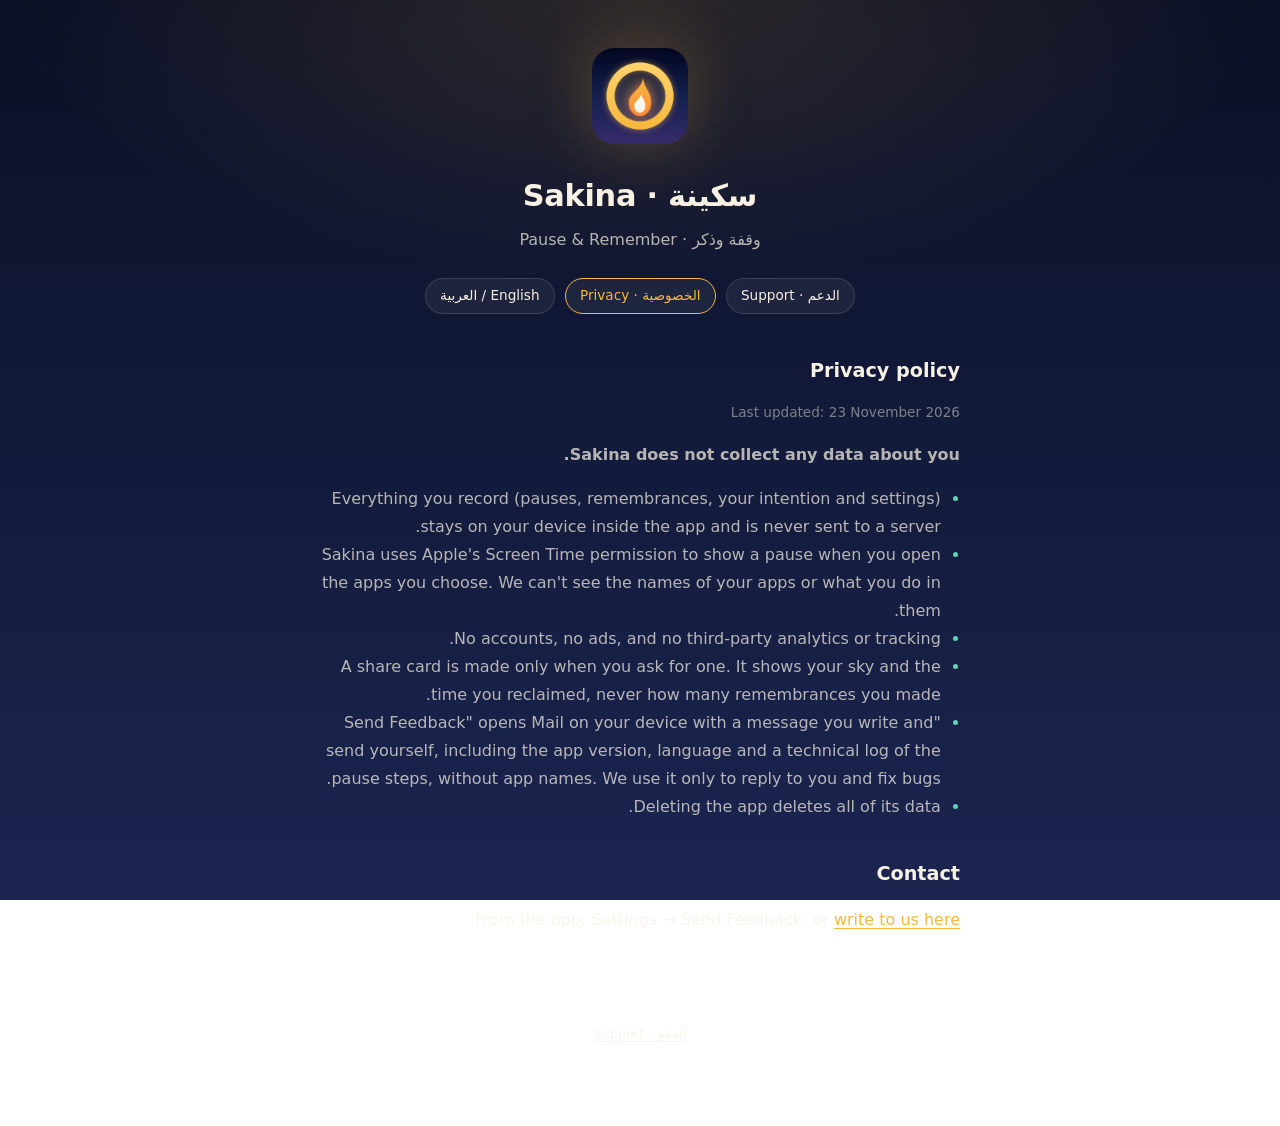
==== privacy.html @ c015c632 "Sakina support and privacy pages" ====
<!DOCTYPE html>
<html lang="ar" dir="rtl">
<head>
  <meta charset="UTF-8" />
  <meta name="viewport" content="width=device-width, initial-scale=1.0" />
  <meta name="description" content="سياسة الخصوصية لتطبيق سكينة. Sakina privacy policy." />
  <title>سكينة · الخصوصية | Sakina · Privacy</title>
  <link rel="icon" href="icon.png" />
  <link rel="stylesheet" href="style.css" />
</head>
<body>
  <main>
    <header>
      <img src="icon.png" alt="" />
      <h1>سكينة · Sakina</h1>
      <p>وقفة وذكر · Pause &amp; Remember</p>
      <nav>
        <a href="index.html">الدعم · Support</a>
        <a href="privacy.html" aria-current="page">الخصوصية · Privacy</a>
        <button type="button" onclick="document.body.classList.toggle('en')">English / العربية</button>
      </nav>
    </header>

    <section lang="ar">
      <h2>سياسة الخصوصية</h2>
      <p class="meta">آخر تحديث: ٢٣ نوفمبر ٢٠٢٦</p>
      <p><strong>سكينة لا تجمع أي بيانات عنك.</strong></p>
      <ul class="promise">
        <li>كل ما تسجّله (الوقفات، والأذكار، والنيّة، والإعدادات) يبقى على جهازك داخل التطبيق، ولا يُرسَل إلى أي خادم.</li>
        <li>تستخدم سكينة إذن «مدة استخدام الجهاز» من أبل لتظهر الوقفة عند فتح التطبيقات التي تختارها. لا نرى أسماء تطبيقاتك ولا ما تفعله فيها.</li>
        <li>لا حسابات، ولا إعلانات، ولا أدوات تحليل أو تتبّع من أطراف أخرى.</li>
        <li>بطاقة المشاركة لا تُنشأ إلا حين تطلبها، وتُظهر سماءك ووقتك المستعاد، ولا تُظهر عدد أذكارك أبدًا.</li>
        <li>عند «أرسل ملاحظاتك» يفتح تطبيق البريد على جهازك برسالة تكتبها وترسلها بنفسك، ومعها رقم الإصدار ولغة التطبيق وسجل تقني لخطوات الوقفة دون أسماء تطبيقات. نستخدمها للرد عليك وإصلاح الأخطاء فقط.</li>
        <li>حذف التطبيق يحذف كل بياناته.</li>
      </ul>
      <h2>للتواصل</h2>
      <p>من التطبيق: الإعدادات ← «أرسل ملاحظاتك»، أو <a href="https://github.com/MoElnaggar14/sakina-support/issues/new">اكتب لنا هنا</a>.</p>
    </section>

    <section lang="en">
      <h2>Privacy policy</h2>
      <p class="meta">Last updated: 23 November 2026</p>
      <p><strong>Sakina does not collect any data about you.</strong></p>
      <ul class="promise">
        <li>Everything you record (pauses, remembrances, your intention and settings) stays on your device inside the app and is never sent to a server.</li>
        <li>Sakina uses Apple's Screen Time permission to show a pause when you open the apps you choose. We can't see the names of your apps or what you do in them.</li>
        <li>No accounts, no ads, and no third-party analytics or tracking.</li>
        <li>A share card is made only when you ask for one. It shows your sky and the time you reclaimed, never how many remembrances you made.</li>
        <li>"Send Feedback" opens Mail on your device with a message you write and send yourself, including the app version, language and a technical log of the pause steps, without app names. We use it only to reply to you and fix bugs.</li>
        <li>Deleting the app deletes all of its data.</li>
      </ul>
      <h2>Contact</h2>
      <p>From the app: Settings → Send Feedback, or <a href="https://github.com/MoElnaggar14/sakina-support/issues/new">write to us here</a>.</p>
    </section>

    <footer>
      <a href="index.html">الدعم · Support</a>
    </footer>
  </main>
  <script>
    if (!(navigator.language || "").toLowerCase().startsWith("ar")) document.body.classList.add("en");
  </script>
</body>
</html>
---- style.css ----
:root {
  --deep: #0B1026;
  --mid: #1B2550;
  --dusk: #3A2F6B;
  --lantern: #F5B841;
  --calm: #5FD3B3;
  --text: #F7F1E3;
  --text-2: rgba(247, 241, 227, 0.72);
  --text-3: rgba(247, 241, 227, 0.48);
  --line: rgba(247, 241, 227, 0.12);
}
* { box-sizing: border-box; }
html, body { margin: 0; padding: 0; }
body {
  font-family: -apple-system, BlinkMacSystemFont, "SF Pro Text", "Geeza Pro", "Noto Naskh Arabic", system-ui, sans-serif;
  background:
    radial-gradient(70% 45% at 50% 0%, rgba(245, 184, 65, 0.14) 0%, transparent 70%),
    linear-gradient(180deg, var(--deep) 0%, var(--mid) 100%);
  background-attachment: fixed;
  color: var(--text);
  min-height: 100vh;
  line-height: 1.75;
}
main { max-width: 680px; margin: 0 auto; padding: 3rem 1.25rem 5rem; }
header { text-align: center; margin-bottom: 2.5rem; }
header img { width: 96px; height: 96px; border-radius: 22px; box-shadow: 0 0 60px rgba(245, 184, 65, 0.25); }
header h1 { font-size: 1.9rem; margin: 1rem 0 0.25rem; letter-spacing: -0.01em; }
header p { margin: 0; color: var(--text-2); }
nav { display: flex; justify-content: center; gap: 0.6rem; flex-wrap: wrap; margin: 1.5rem 0 0; }
nav a, nav button {
  font: inherit; font-size: 0.85rem; color: var(--text); background: rgba(247, 241, 227, 0.06);
  border: 1px solid var(--line); border-radius: 999px; padding: 0.3rem 0.9rem; text-decoration: none; cursor: pointer;
}
nav a[aria-current="page"] { border-color: var(--lantern); color: var(--lantern); }
h2 { font-size: 1.2rem; margin: 2.25rem 0 0.6rem; color: var(--text); }
p, li { color: var(--text-2); }
ul { padding-inline-start: 1.2rem; }
a { color: var(--lantern); text-underline-offset: 3px; }
.card {
  background: rgba(247, 241, 227, 0.05); border: 1px solid var(--line); border-radius: 18px; padding: 1.1rem 1.25rem; margin: 1rem 0;
}
.card strong { color: var(--text); }
.meta { color: var(--text-3); font-size: 0.85rem; }
.promise li::marker { color: var(--calm); }
section[lang="ar"] { direction: rtl; text-align: right; font-size: 1.05rem; }
section[lang="en"] { display: none; }
body.en section[lang="ar"] { display: none; }
body.en section[lang="en"] { display: block; }
footer { margin-top: 4rem; padding-top: 1.5rem; border-top: 1px solid var(--line); color: var(--text-3); font-size: 0.8rem; text-align: center; }
footer a { color: var(--text-2); }
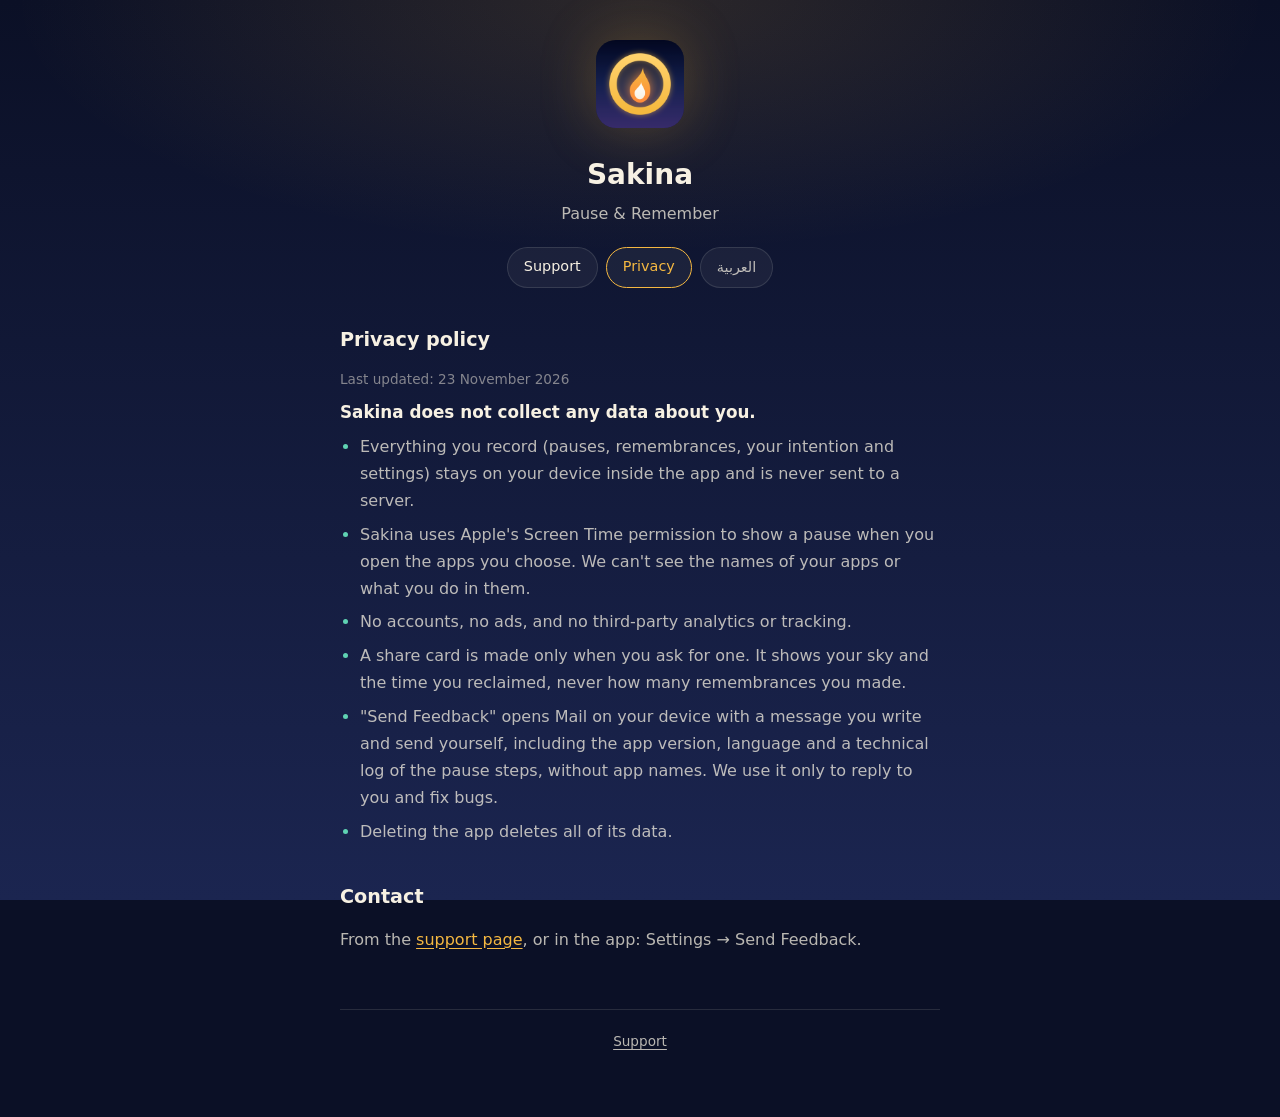
==== commit 84c248d0: "Support page: contact email; a page per language with the right direction; dark color scheme; langua" ====
--- a/privacy.html
+++ b/privacy.html
@@ -1,30 +1,34 @@
 <!DOCTYPE html>
-<html lang="ar" dir="rtl">
+<html lang="ar" dir="rtl" data-title-ar="سكينة · سياسة الخصوصية" data-title-en="Sakina · Privacy policy">
 <head>
   <meta charset="UTF-8" />
   <meta name="viewport" content="width=device-width, initial-scale=1.0" />
+  <meta name="color-scheme" content="dark" />
+  <meta name="theme-color" content="#0B1026" />
   <meta name="description" content="سياسة الخصوصية لتطبيق سكينة. Sakina privacy policy." />
-  <title>سكينة · الخصوصية | Sakina · Privacy</title>
+  <title>سكينة · سياسة الخصوصية</title>
   <link rel="icon" href="icon.png" />
+  <link rel="apple-touch-icon" href="icon.png" />
   <link rel="stylesheet" href="style.css" />
+  <script src="lang.js"></script>
 </head>
 <body>
-  <main>
-    <header>
-      <img src="icon.png" alt="" />
-      <h1>سكينة · Sakina</h1>
-      <p>وقفة وذكر · Pause &amp; Remember</p>
-      <nav>
-        <a href="index.html">الدعم · Support</a>
-        <a href="privacy.html" aria-current="page">الخصوصية · Privacy</a>
-        <button type="button" onclick="document.body.classList.toggle('en')">English / العربية</button>
-      </nav>
-    </header>
+  <div class="page" lang="ar" dir="rtl">
+    <main>
+      <header>
+        <img src="icon.png" alt="" />
+        <h1>سكينة</h1>
+        <p>وقفة وذكر</p>
+        <nav>
+          <a data-page="index.html" href="index.html?lang=ar">الدعم</a>
+          <a data-page="privacy.html" href="privacy.html?lang=ar" aria-current="page">الخصوصية</a>
+          <a class="lang" data-page="privacy.html" href="privacy.html?lang=en" lang="en">English</a>
+        </nav>
+      </header>
 
-    <section lang="ar">
       <h2>سياسة الخصوصية</h2>
       <p class="meta">آخر تحديث: ٢٣ نوفمبر ٢٠٢٦</p>
-      <p><strong>سكينة لا تجمع أي بيانات عنك.</strong></p>
+      <p class="lead">سكينة لا تجمع أي بيانات عنك.</p>
       <ul class="promise">
         <li>كل ما تسجّله (الوقفات، والأذكار، والنيّة، والإعدادات) يبقى على جهازك داخل التطبيق، ولا يُرسَل إلى أي خادم.</li>
         <li>تستخدم سكينة إذن «مدة استخدام الجهاز» من أبل لتظهر الوقفة عند فتح التطبيقات التي تختارها. لا نرى أسماء تطبيقاتك ولا ما تفعله فيها.</li>
@@ -33,14 +37,30 @@
         <li>عند «أرسل ملاحظاتك» يفتح تطبيق البريد على جهازك برسالة تكتبها وترسلها بنفسك، ومعها رقم الإصدار ولغة التطبيق وسجل تقني لخطوات الوقفة دون أسماء تطبيقات. نستخدمها للرد عليك وإصلاح الأخطاء فقط.</li>
         <li>حذف التطبيق يحذف كل بياناته.</li>
       </ul>
+
       <h2>للتواصل</h2>
-      <p>من التطبيق: الإعدادات ← «أرسل ملاحظاتك»، أو <a href="https://github.com/MoElnaggar14/sakina-support/issues/new">اكتب لنا هنا</a>.</p>
-    </section>
+      <p>من صفحة <a data-page="index.html" href="index.html?lang=ar">الدعم</a>، أو من داخل التطبيق: الإعدادات ← «أرسل ملاحظاتك».</p>
 
-    <section lang="en">
+      <footer><a data-page="index.html" href="index.html?lang=ar">الدعم</a></footer>
+    </main>
+  </div>
+
+  <div class="page" lang="en" dir="ltr">
+    <main>
+      <header>
+        <img src="icon.png" alt="" />
+        <h1>Sakina</h1>
+        <p>Pause &amp; Remember</p>
+        <nav>
+          <a data-page="index.html" href="index.html?lang=en">Support</a>
+          <a data-page="privacy.html" href="privacy.html?lang=en" aria-current="page">Privacy</a>
+          <a class="lang" data-page="privacy.html" href="privacy.html?lang=ar" lang="ar">العربية</a>
+        </nav>
+      </header>
+
       <h2>Privacy policy</h2>
       <p class="meta">Last updated: 23 November 2026</p>
-      <p><strong>Sakina does not collect any data about you.</strong></p>
+      <p class="lead">Sakina does not collect any data about you.</p>
       <ul class="promise">
         <li>Everything you record (pauses, remembrances, your intention and settings) stays on your device inside the app and is never sent to a server.</li>
         <li>Sakina uses Apple's Screen Time permission to show a pause when you open the apps you choose. We can't see the names of your apps or what you do in them.</li>
@@ -49,16 +69,12 @@
         <li>"Send Feedback" opens Mail on your device with a message you write and send yourself, including the app version, language and a technical log of the pause steps, without app names. We use it only to reply to you and fix bugs.</li>
         <li>Deleting the app deletes all of its data.</li>
       </ul>
+
       <h2>Contact</h2>
-      <p>From the app: Settings → Send Feedback, or <a href="https://github.com/MoElnaggar14/sakina-support/issues/new">write to us here</a>.</p>
-    </section>
+      <p>From the <a data-page="index.html" href="index.html?lang=en">support page</a>, or in the app: Settings → Send Feedback.</p>
 
-    <footer>
-      <a href="index.html">الدعم · Support</a>
-    </footer>
-  </main>
-  <script>
-    if (!(navigator.language || "").toLowerCase().startsWith("ar")) document.body.classList.add("en");
-  </script>
+      <footer><a data-page="index.html" href="index.html?lang=en">Support</a></footer>
+    </main>
+  </div>
 </body>
 </html>
--- a/style.css
+++ b/style.css
@@ -1,50 +1,66 @@
 :root {
+  color-scheme: dark;
   --deep: #0B1026;
   --mid: #1B2550;
-  --dusk: #3A2F6B;
   --lantern: #F5B841;
   --calm: #5FD3B3;
   --text: #F7F1E3;
-  --text-2: rgba(247, 241, 227, 0.72);
-  --text-3: rgba(247, 241, 227, 0.48);
+  --text-2: rgba(247, 241, 227, 0.74);
+  --text-3: rgba(247, 241, 227, 0.5);
   --line: rgba(247, 241, 227, 0.12);
+  --card: rgba(247, 241, 227, 0.05);
 }
 * { box-sizing: border-box; }
-html, body { margin: 0; padding: 0; }
+html, body { margin: 0; padding: 0; background: var(--deep); }
 body {
-  font-family: -apple-system, BlinkMacSystemFont, "SF Pro Text", "Geeza Pro", "Noto Naskh Arabic", system-ui, sans-serif;
+  font-family: -apple-system, BlinkMacSystemFont, "SF Pro Text", system-ui, sans-serif;
   background:
-    radial-gradient(70% 45% at 50% 0%, rgba(245, 184, 65, 0.14) 0%, transparent 70%),
+    radial-gradient(70% 40% at 50% 0%, rgba(245, 184, 65, 0.14) 0%, transparent 70%),
     linear-gradient(180deg, var(--deep) 0%, var(--mid) 100%);
   background-attachment: fixed;
   color: var(--text);
   min-height: 100vh;
-  line-height: 1.75;
+  line-height: 1.7;
+  -webkit-text-size-adjust: 100%;
 }
-main { max-width: 680px; margin: 0 auto; padding: 3rem 1.25rem 5rem; }
-header { text-align: center; margin-bottom: 2.5rem; }
-header img { width: 96px; height: 96px; border-radius: 22px; box-shadow: 0 0 60px rgba(245, 184, 65, 0.25); }
-header h1 { font-size: 1.9rem; margin: 1rem 0 0.25rem; letter-spacing: -0.01em; }
+[lang="ar"] { font-family: "SF Arabic", "Geeza Pro", "Noto Naskh Arabic", -apple-system, system-ui, sans-serif; line-height: 1.9; }
+
+/* One page per language; the script shows the chosen one. Without script, Arabic shows. */
+.page { display: none; }
+html:not(.en) .page[lang="ar"] { display: block; }
+html.en .page[lang="en"] { display: block; }
+
+main { max-width: 640px; margin: 0 auto; padding: 2.5rem 1.25rem 4rem; }
+header { text-align: center; margin-bottom: 2rem; }
+header img { width: 88px; height: 88px; border-radius: 20px; box-shadow: 0 0 56px rgba(245, 184, 65, 0.25); }
+header h1 { font-size: 1.75rem; margin: 0.9rem 0 0.1rem; }
 header p { margin: 0; color: var(--text-2); }
-nav { display: flex; justify-content: center; gap: 0.6rem; flex-wrap: wrap; margin: 1.5rem 0 0; }
-nav a, nav button {
-  font: inherit; font-size: 0.85rem; color: var(--text); background: rgba(247, 241, 227, 0.06);
-  border: 1px solid var(--line); border-radius: 999px; padding: 0.3rem 0.9rem; text-decoration: none; cursor: pointer;
+
+nav { display: flex; justify-content: center; gap: 0.5rem; flex-wrap: wrap; margin-top: 1.25rem; }
+nav a {
+  font-size: 0.9rem; color: var(--text); text-decoration: none;
+  background: var(--card); border: 1px solid var(--line); border-radius: 999px; padding: 0.35rem 1rem;
 }
 nav a[aria-current="page"] { border-color: var(--lantern); color: var(--lantern); }
-h2 { font-size: 1.2rem; margin: 2.25rem 0 0.6rem; color: var(--text); }
-p, li { color: var(--text-2); }
-ul { padding-inline-start: 1.2rem; }
+nav a.lang { color: var(--text-2); }
+
+h2 { font-size: 1.2rem; margin: 2.25rem 0 0.75rem; }
+h3 { font-size: 1rem; margin: 0 0 0.35rem; color: var(--text); }
+p, li { color: var(--text-2); margin: 0.4rem 0; }
+ul { margin: 0.4rem 0; padding-inline-start: 1.25rem; }
+li::marker { color: var(--lantern); }
 a { color: var(--lantern); text-underline-offset: 3px; }
-.card {
-  background: rgba(247, 241, 227, 0.05); border: 1px solid var(--line); border-radius: 18px; padding: 1.1rem 1.25rem; margin: 1rem 0;
+.meta { color: var(--text-3); font-size: 0.85rem; }
+.lead { color: var(--text); font-weight: 600; font-size: 1.05rem; }
+
+.card { background: var(--card); border: 1px solid var(--line); border-radius: 18px; padding: 1rem 1.2rem; margin: 0.75rem 0; }
+.contact { border-color: rgba(245, 184, 65, 0.35); }
+.mail {
+  display: inline-block; margin-top: 0.4rem; padding: 0.55rem 1.2rem; border-radius: 999px;
+  background: var(--lantern); color: var(--deep); font-weight: 600; text-decoration: none;
+  direction: ltr; unicode-bidi: isolate;
 }
-.card strong { color: var(--text); }
-.meta { color: var(--text-3); font-size: 0.85rem; }
 .promise li::marker { color: var(--calm); }
-section[lang="ar"] { direction: rtl; text-align: right; font-size: 1.05rem; }
-section[lang="en"] { display: none; }
-body.en section[lang="ar"] { display: none; }
-body.en section[lang="en"] { display: block; }
-footer { margin-top: 4rem; padding-top: 1.5rem; border-top: 1px solid var(--line); color: var(--text-3); font-size: 0.8rem; text-align: center; }
+
+footer { margin-top: 3.5rem; padding-top: 1.25rem; border-top: 1px solid var(--line); color: var(--text-3); font-size: 0.85rem; text-align: center; }
 footer a { color: var(--text-2); }
